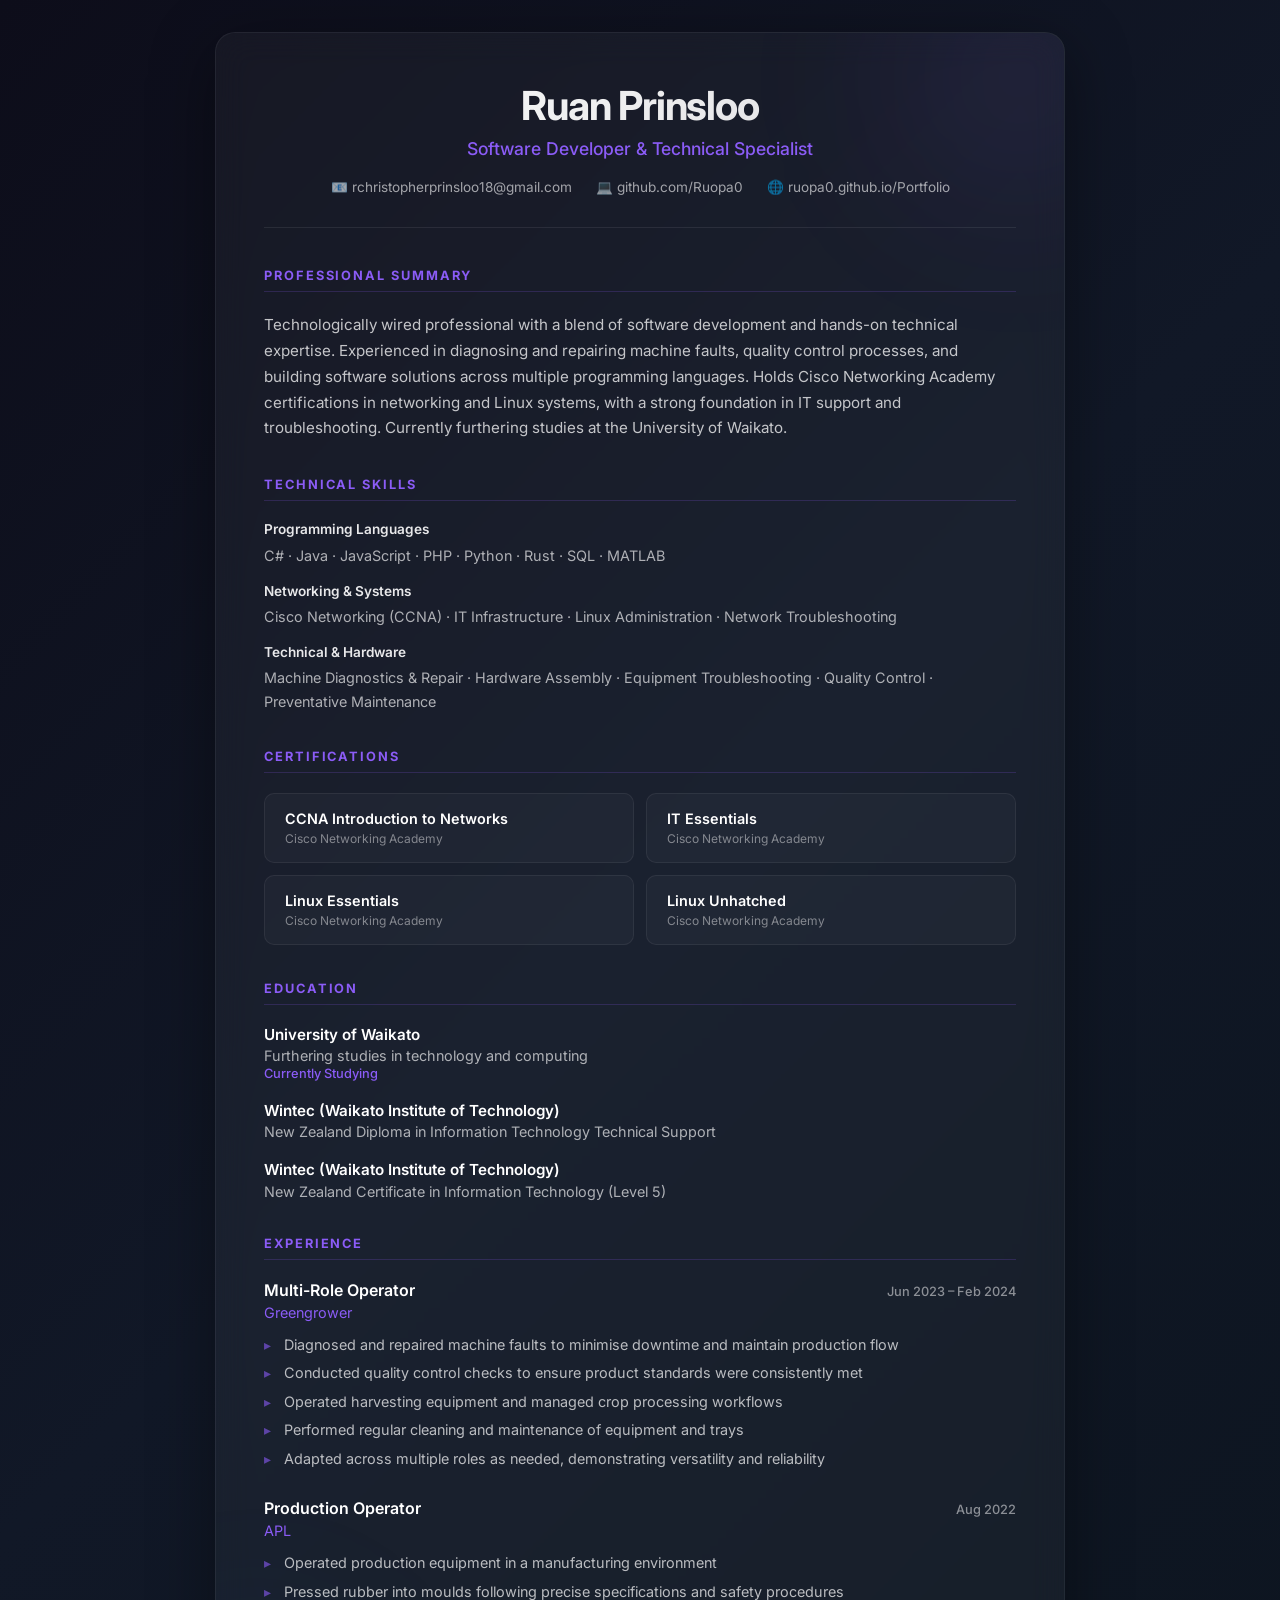
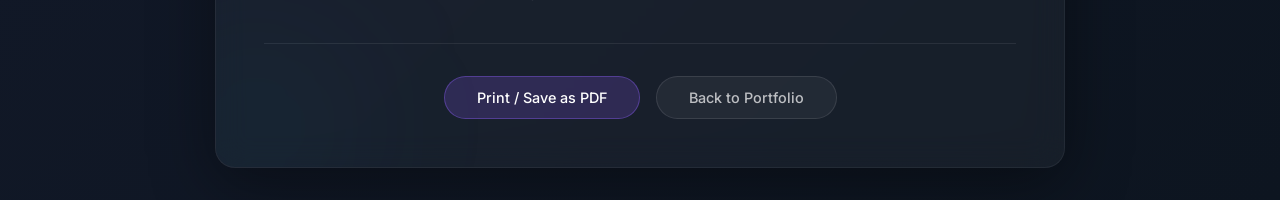
==== cv.html @ 470874bc "Initial commit for portfolio" ====
<!DOCTYPE html>
<html lang="en-NZ">
<head>
  <meta charset="UTF-8">
  <meta name="viewport" content="width=device-width, initial-scale=1.0">
  <title>CV — Ruan Prinsloo</title>
  <link rel="icon" type="image/png" href="favicon.png">
  <link rel="preconnect" href="https://fonts.googleapis.com">
  <link rel="preconnect" href="https://fonts.gstatic.com" crossorigin>
  <link href="https://fonts.googleapis.com/css2?family=Inter:wght@300;400;500;600;700&display=swap" rel="stylesheet">
  <style>
    /* ===== BASE ===== */
    *, *::before, *::after {
      margin: 0;
      padding: 0;
      box-sizing: border-box;
    }

    body {
      font-family: 'Inter', -apple-system, BlinkMacSystemFont, 'Segoe UI', Roboto, sans-serif;
      background: linear-gradient(135deg, #0d0d1a 0%, #111827 50%, #0d1520 100%);
      color: #ffffff;
      min-height: 100vh;
      padding: 2rem;
    }

    /* ===== CV CONTAINER ===== */
    .cv-container {
      max-width: 850px;
      margin: 0 auto;
      background: rgba(255, 255, 255, 0.04);
      backdrop-filter: blur(16px);
      -webkit-backdrop-filter: blur(16px);
      border: 1px solid rgba(255, 255, 255, 0.06);
      border-radius: 20px;
      padding: 3rem;
      box-shadow: 0 16px 64px rgba(0, 0, 0, 0.4);
      position: relative;
      overflow: hidden;
    }

    /* Decorative orbs */
    .cv-container::before {
      content: '';
      position: absolute;
      width: 250px;
      height: 250px;
      background: rgba(139, 92, 246, 0.08);
      border-radius: 50%;
      filter: blur(80px);
      top: -80px;
      right: -80px;
      pointer-events: none;
    }

    .cv-container::after {
      content: '';
      position: absolute;
      width: 200px;
      height: 200px;
      background: rgba(6, 182, 212, 0.06);
      border-radius: 50%;
      filter: blur(80px);
      bottom: -60px;
      left: -60px;
      pointer-events: none;
    }

    /* ===== HEADER ===== */
    .cv-header {
      text-align: center;
      margin-bottom: 2.5rem;
      padding-bottom: 2rem;
      border-bottom: 1px solid rgba(255, 255, 255, 0.08);
      position: relative;
      z-index: 1;
    }

    .cv-name {
      font-size: 2.5rem;
      font-weight: 700;
      letter-spacing: -0.03em;
      margin-bottom: 0.5rem;
      background: linear-gradient(135deg, #ffffff, rgba(255, 255, 255, 0.85));
      -webkit-background-clip: text;
      -webkit-text-fill-color: transparent;
      background-clip: text;
    }

    .cv-title {
      font-size: 1.1rem;
      color: #8b5cf6;
      font-weight: 500;
      margin-bottom: 1.25rem;
    }

    .cv-contact {
      display: flex;
      justify-content: center;
      flex-wrap: wrap;
      gap: 1.5rem;
      font-size: 0.85rem;
      color: rgba(255, 255, 255, 0.6);
    }

    .cv-contact a {
      color: rgba(255, 255, 255, 0.6);
      text-decoration: none;
      transition: color 0.3s ease;
    }

    .cv-contact a:hover {
      color: #8b5cf6;
    }

    /* ===== SECTIONS ===== */
    .cv-section {
      margin-bottom: 2.25rem;
      position: relative;
      z-index: 1;
    }

    .cv-section-title {
      font-size: 0.8rem;
      font-weight: 700;
      text-transform: uppercase;
      letter-spacing: 0.15em;
      color: #8b5cf6;
      margin-bottom: 1.25rem;
      padding-bottom: 0.5rem;
      border-bottom: 1px solid rgba(139, 92, 246, 0.2);
    }

    /* ===== SUMMARY ===== */
    .cv-summary {
      font-size: 0.95rem;
      line-height: 1.7;
      color: rgba(255, 255, 255, 0.75);
    }

    /* ===== SKILLS ===== */
    .cv-skill-group {
      margin-bottom: 1rem;
    }

    .cv-skill-label {
      font-size: 0.85rem;
      font-weight: 600;
      color: rgba(255, 255, 255, 0.9);
      margin-bottom: 0.4rem;
    }

    .cv-skill-list {
      font-size: 0.9rem;
      color: rgba(255, 255, 255, 0.65);
      line-height: 1.6;
    }

    /* ===== CERTIFICATIONS ===== */
    .cv-cert-grid {
      display: grid;
      grid-template-columns: repeat(2, 1fr);
      gap: 0.75rem;
    }

    .cv-cert-item {
      background: rgba(255, 255, 255, 0.03);
      border: 1px solid rgba(255, 255, 255, 0.06);
      border-radius: 10px;
      padding: 1rem 1.25rem;
    }

    .cv-cert-name {
      font-size: 0.9rem;
      font-weight: 600;
      margin-bottom: 0.25rem;
    }

    .cv-cert-provider {
      font-size: 0.75rem;
      color: rgba(255, 255, 255, 0.45);
    }

    /* ===== EDUCATION ===== */
    .cv-edu-item {
      margin-bottom: 1.25rem;
    }

    .cv-edu-item:last-child {
      margin-bottom: 0;
    }

    .cv-edu-institution {
      font-size: 0.95rem;
      font-weight: 600;
    }

    .cv-edu-qualification {
      font-size: 0.9rem;
      color: rgba(255, 255, 255, 0.65);
      margin-top: 0.2rem;
    }

    .cv-edu-status {
      font-size: 0.8rem;
      color: #8b5cf6;
      font-weight: 500;
      margin-top: 0.15rem;
    }

    /* ===== EXPERIENCE ===== */
    .cv-exp-item {
      margin-bottom: 1.75rem;
    }

    .cv-exp-item:last-child {
      margin-bottom: 0;
    }

    .cv-exp-header {
      display: flex;
      justify-content: space-between;
      align-items: baseline;
      flex-wrap: wrap;
      gap: 0.5rem;
      margin-bottom: 0.25rem;
    }

    .cv-exp-role {
      font-size: 1rem;
      font-weight: 600;
    }

    .cv-exp-date {
      font-size: 0.8rem;
      color: rgba(255, 255, 255, 0.5);
      font-weight: 500;
    }

    .cv-exp-company {
      font-size: 0.9rem;
      color: #8b5cf6;
      margin-bottom: 0.75rem;
    }

    .cv-exp-list {
      list-style: none;
      padding: 0;
    }

    .cv-exp-list li {
      font-size: 0.9rem;
      color: rgba(255, 255, 255, 0.7);
      line-height: 1.6;
      padding-left: 1.25rem;
      position: relative;
      margin-bottom: 0.35rem;
    }

    .cv-exp-list li::before {
      content: '▸';
      position: absolute;
      left: 0;
      color: rgba(139, 92, 246, 0.6);
    }

    /* ===== ACTIONS ===== */
    .cv-actions {
      display: flex;
      justify-content: center;
      gap: 1rem;
      margin-top: 2.5rem;
      padding-top: 2rem;
      border-top: 1px solid rgba(255, 255, 255, 0.08);
      position: relative;
      z-index: 1;
    }

    .cv-btn {
      display: inline-block;
      padding: 0.75rem 2rem;
      border-radius: 50px;
      font-family: inherit;
      font-size: 0.9rem;
      font-weight: 500;
      text-decoration: none;
      cursor: pointer;
      transition: all 0.3s ease;
    }

    .cv-btn-primary {
      background: rgba(139, 92, 246, 0.2);
      border: 1px solid rgba(139, 92, 246, 0.4);
      color: #ffffff;
    }

    .cv-btn-primary:hover {
      background: rgba(139, 92, 246, 0.35);
      transform: translateY(-2px);
      box-shadow: 0 8px 24px rgba(139, 92, 246, 0.2);
    }

    .cv-btn-secondary {
      background: rgba(255, 255, 255, 0.05);
      border: 1px solid rgba(255, 255, 255, 0.1);
      color: rgba(255, 255, 255, 0.7);
    }

    .cv-btn-secondary:hover {
      background: rgba(255, 255, 255, 0.1);
      color: #ffffff;
      transform: translateY(-2px);
    }

    /* ===== PRINT STYLES ===== */
    @media print {
      body {
        background: #ffffff;
        color: #1a1a1a;
        padding: 0;
      }

      .cv-container {
        background: none;
        backdrop-filter: none;
        -webkit-backdrop-filter: none;
        border: none;
        box-shadow: none;
        padding: 2rem;
        border-radius: 0;
      }

      .cv-container::before,
      .cv-container::after {
        display: none;
      }

      .cv-name {
        -webkit-text-fill-color: #1a1a1a;
        background: none;
      }

      .cv-title {
        color: #5b21b6;
      }

      .cv-contact, .cv-contact a {
        color: #555;
      }

      .cv-section-title {
        color: #5b21b6;
        border-bottom-color: #e5e7eb;
      }

      .cv-summary,
      .cv-skill-list,
      .cv-edu-qualification,
      .cv-exp-list li {
        color: #374151;
      }

      .cv-skill-label,
      .cv-edu-institution,
      .cv-exp-role,
      .cv-cert-name {
        color: #1a1a1a;
      }

      .cv-exp-company,
      .cv-edu-status {
        color: #5b21b6;
      }

      .cv-exp-date,
      .cv-cert-provider {
        color: #6b7280;
      }

      .cv-cert-item {
        background: #f9fafb;
        border-color: #e5e7eb;
      }

      .cv-exp-list li::before {
        color: #5b21b6;
      }

      .cv-actions {
        display: none;
      }
    }

    /* ===== RESPONSIVE ===== */
    @media (max-width: 800px) {
      .cv-cert-grid {
        grid-template-columns: 1fr;
      }

      .cv-contact {
        flex-direction: column;
        gap: 0.5rem;
      }
    }

    @media (max-width: 500px) {
      body {
        padding: 1rem;
      }

      .cv-container {
        padding: 2rem 1.5rem;
      }

      .cv-name {
        font-size: 2rem;
      }

      .cv-exp-header {
        flex-direction: column;
        gap: 0.15rem;
      }
    }
  </style>
</head>
<body>

  <div class="cv-container">
    <!-- Header -->
    <header class="cv-header">
      <h1 class="cv-name">Ruan Prinsloo</h1>
      <p class="cv-title">Software Developer &amp; Technical Specialist</p>
      <div class="cv-contact">
        <span>📧 <a href="mailto:rchristopherprinsloo18@gmail.com">rchristopherprinsloo18@gmail.com</a></span>
        <span>💻 <a href="https://github.com/Ruopa0" target="_blank">github.com/Ruopa0</a></span>
        <span>🌐 <a href="https://ruopa0.github.io/Portfolio" target="_blank">ruopa0.github.io/Portfolio</a></span>
      </div>
    </header>

    <!-- Professional Summary -->
    <section class="cv-section">
      <h2 class="cv-section-title">Professional Summary</h2>
      <p class="cv-summary">
        Technologically wired professional with a blend of software development and hands-on technical expertise. 
        Experienced in diagnosing and repairing machine faults, quality control processes, and building software 
        solutions across multiple programming languages. Holds Cisco Networking Academy certifications in networking 
        and Linux systems, with a strong foundation in IT support and troubleshooting. Currently furthering studies 
        at the University of Waikato.
      </p>
    </section>

    <!-- Technical Skills -->
    <section class="cv-section">
      <h2 class="cv-section-title">Technical Skills</h2>
      <div class="cv-skill-group">
        <p class="cv-skill-label">Programming Languages</p>
        <p class="cv-skill-list">C# · Java · JavaScript · PHP · Python · Rust · SQL · MATLAB</p>
      </div>
      <div class="cv-skill-group">
        <p class="cv-skill-label">Networking &amp; Systems</p>
        <p class="cv-skill-list">Cisco Networking (CCNA) · IT Infrastructure · Linux Administration · Network Troubleshooting</p>
      </div>
      <div class="cv-skill-group">
        <p class="cv-skill-label">Technical &amp; Hardware</p>
        <p class="cv-skill-list">Machine Diagnostics &amp; Repair · Hardware Assembly · Equipment Troubleshooting · Quality Control · Preventative Maintenance</p>
      </div>
    </section>

    <!-- Certifications -->
    <section class="cv-section">
      <h2 class="cv-section-title">Certifications</h2>
      <div class="cv-cert-grid">
        <div class="cv-cert-item">
          <p class="cv-cert-name">CCNA Introduction to Networks</p>
          <p class="cv-cert-provider">Cisco Networking Academy</p>
        </div>
        <div class="cv-cert-item">
          <p class="cv-cert-name">IT Essentials</p>
          <p class="cv-cert-provider">Cisco Networking Academy</p>
        </div>
        <div class="cv-cert-item">
          <p class="cv-cert-name">Linux Essentials</p>
          <p class="cv-cert-provider">Cisco Networking Academy</p>
        </div>
        <div class="cv-cert-item">
          <p class="cv-cert-name">Linux Unhatched</p>
          <p class="cv-cert-provider">Cisco Networking Academy</p>
        </div>
      </div>
    </section>

    <!-- Education -->
    <section class="cv-section">
      <h2 class="cv-section-title">Education</h2>
      <div class="cv-edu-item">
        <p class="cv-edu-institution">University of Waikato</p>
        <p class="cv-edu-qualification">Furthering studies in technology and computing</p>
        <p class="cv-edu-status">Currently Studying</p>
      </div>
      <div class="cv-edu-item">
        <p class="cv-edu-institution">Wintec (Waikato Institute of Technology)</p>
        <p class="cv-edu-qualification">New Zealand Diploma in Information Technology Technical Support</p>
      </div>
      <div class="cv-edu-item">
        <p class="cv-edu-institution">Wintec (Waikato Institute of Technology)</p>
        <p class="cv-edu-qualification">New Zealand Certificate in Information Technology (Level 5)</p>
      </div>
    </section>

    <!-- Experience -->
    <section class="cv-section">
      <h2 class="cv-section-title">Experience</h2>
      <div class="cv-exp-item">
        <div class="cv-exp-header">
          <h3 class="cv-exp-role">Multi-Role Operator</h3>
          <span class="cv-exp-date">Jun 2023 – Feb 2024</span>
        </div>
        <p class="cv-exp-company">Greengrower</p>
        <ul class="cv-exp-list">
          <li>Diagnosed and repaired machine faults to minimise downtime and maintain production flow</li>
          <li>Conducted quality control checks to ensure product standards were consistently met</li>
          <li>Operated harvesting equipment and managed crop processing workflows</li>
          <li>Performed regular cleaning and maintenance of equipment and trays</li>
          <li>Adapted across multiple roles as needed, demonstrating versatility and reliability</li>
        </ul>
      </div>
      <div class="cv-exp-item">
        <div class="cv-exp-header">
          <h3 class="cv-exp-role">Production Operator</h3>
          <span class="cv-exp-date">Aug 2022</span>
        </div>
        <p class="cv-exp-company">APL</p>
        <ul class="cv-exp-list">
          <li>Operated production equipment in a manufacturing environment</li>
          <li>Pressed rubber into moulds following precise specifications and safety procedures</li>
        </ul>
      </div>
    </section>


    <!-- Actions (hidden when printing) -->
    <div class="cv-actions">
      <button class="cv-btn cv-btn-primary" onclick="window.print()">Print / Save as PDF</button>
      <a href="index.html" class="cv-btn cv-btn-secondary">Back to Portfolio</a>
    </div>
  </div>

</body>
</html>
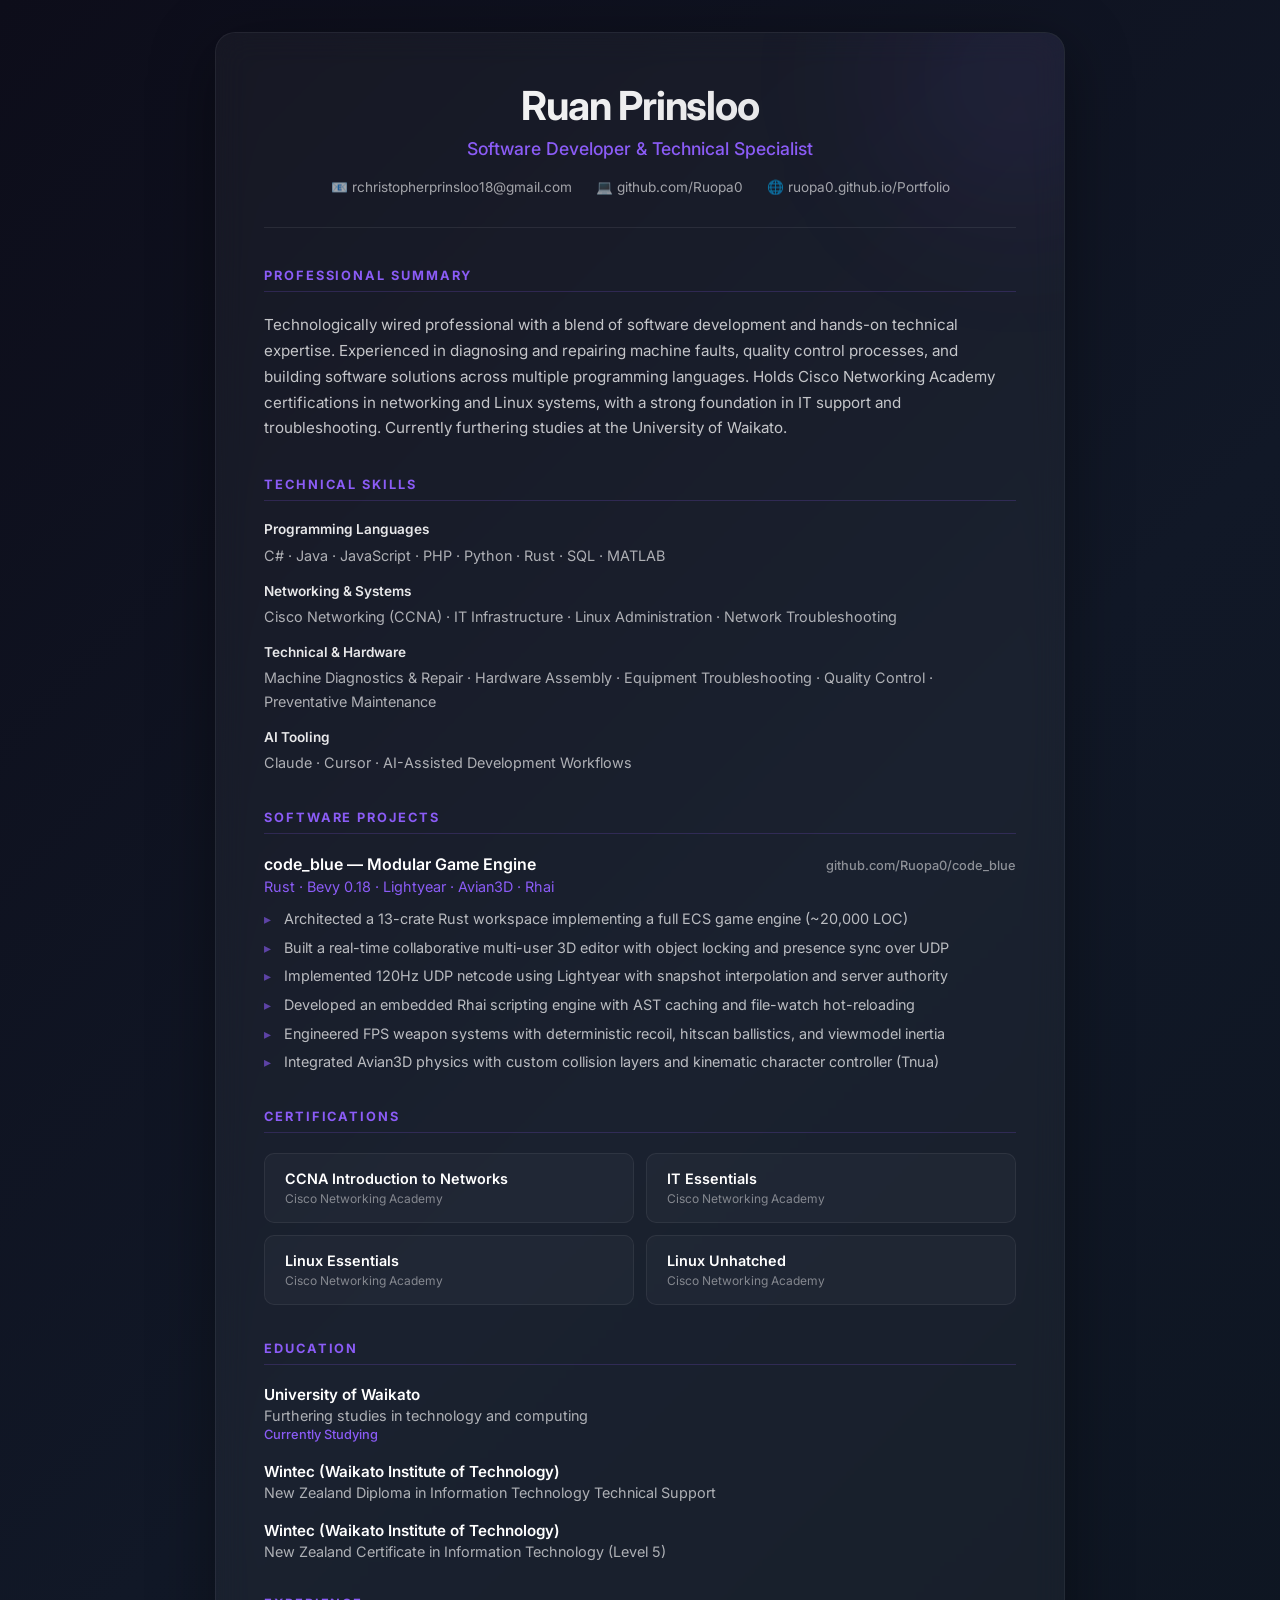
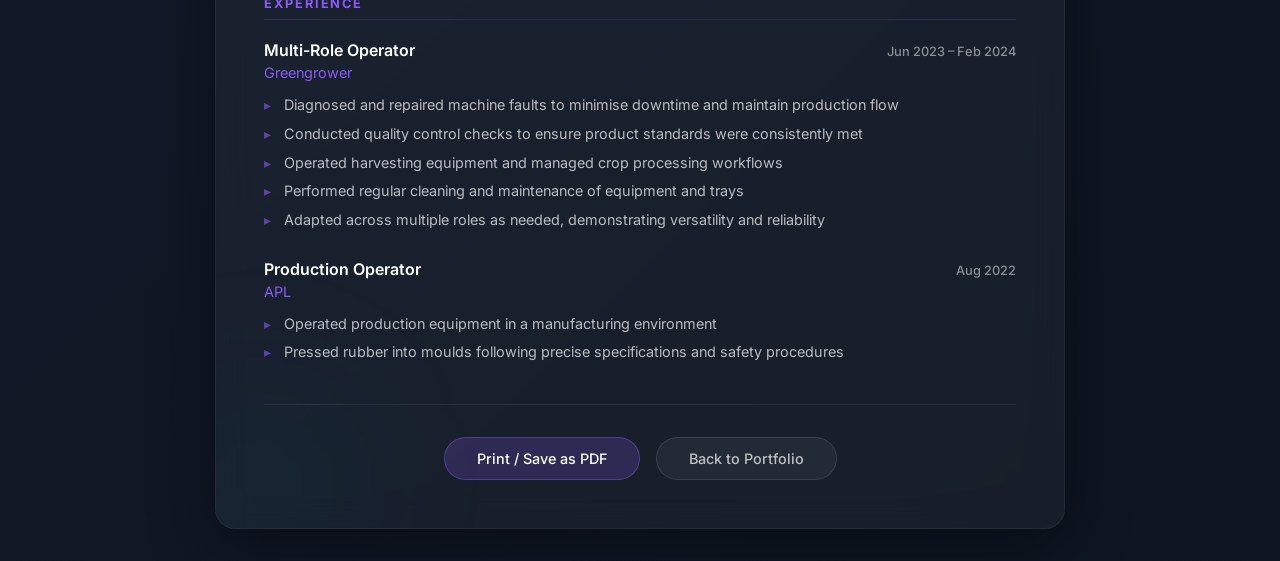
==== commit bb9a6af4: "Major update: spectacular code_blue engine showcase with stats, feature grid, architecture map, and " ====
--- a/cv.html
+++ b/cv.html
@@ -464,6 +464,30 @@
         <p class="cv-skill-label">Technical &amp; Hardware</p>
         <p class="cv-skill-list">Machine Diagnostics &amp; Repair · Hardware Assembly · Equipment Troubleshooting · Quality Control · Preventative Maintenance</p>
       </div>
+      <div class="cv-skill-group">
+        <p class="cv-skill-label">AI Tooling</p>
+        <p class="cv-skill-list">Claude · Cursor · AI-Assisted Development Workflows</p>
+      </div>
+    </section>
+
+    <!-- Software Projects -->
+    <section class="cv-section">
+      <h2 class="cv-section-title">Software Projects</h2>
+      <div class="cv-exp-item">
+        <div class="cv-exp-header">
+          <h3 class="cv-exp-role">code_blue — Modular Game Engine</h3>
+          <span class="cv-exp-date"><a href="https://github.com/Ruopa0/code_blue" target="_blank" style="color: inherit; text-decoration: none;">github.com/Ruopa0/code_blue</a></span>
+        </div>
+        <p class="cv-exp-company">Rust · Bevy 0.18 · Lightyear · Avian3D · Rhai</p>
+        <ul class="cv-exp-list">
+          <li>Architected a 13-crate Rust workspace implementing a full ECS game engine (~20,000 LOC)</li>
+          <li>Built a real-time collaborative multi-user 3D editor with object locking and presence sync over UDP</li>
+          <li>Implemented 120Hz UDP netcode using Lightyear with snapshot interpolation and server authority</li>
+          <li>Developed an embedded Rhai scripting engine with AST caching and file-watch hot-reloading</li>
+          <li>Engineered FPS weapon systems with deterministic recoil, hitscan ballistics, and viewmodel inertia</li>
+          <li>Integrated Avian3D physics with custom collision layers and kinematic character controller (Tnua)</li>
+        </ul>
+      </div>
     </section>
 
     <!-- Certifications -->
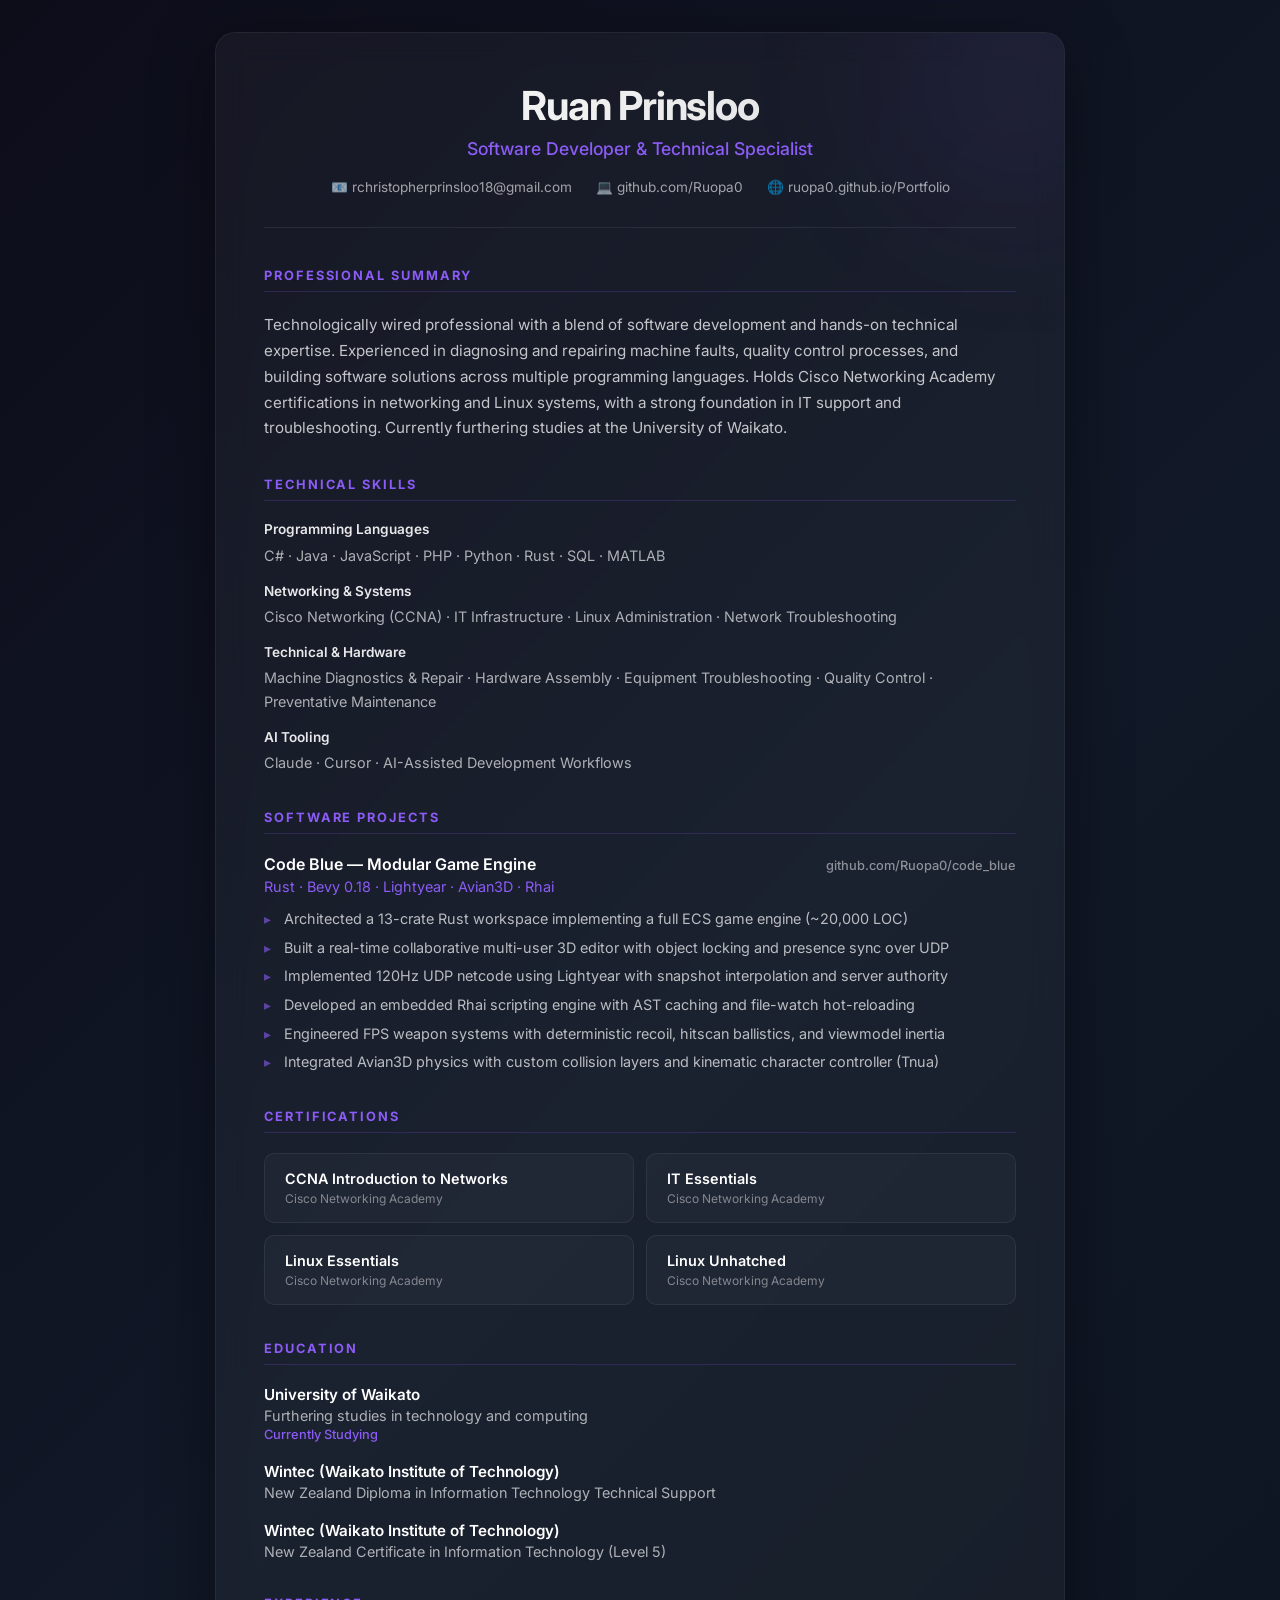
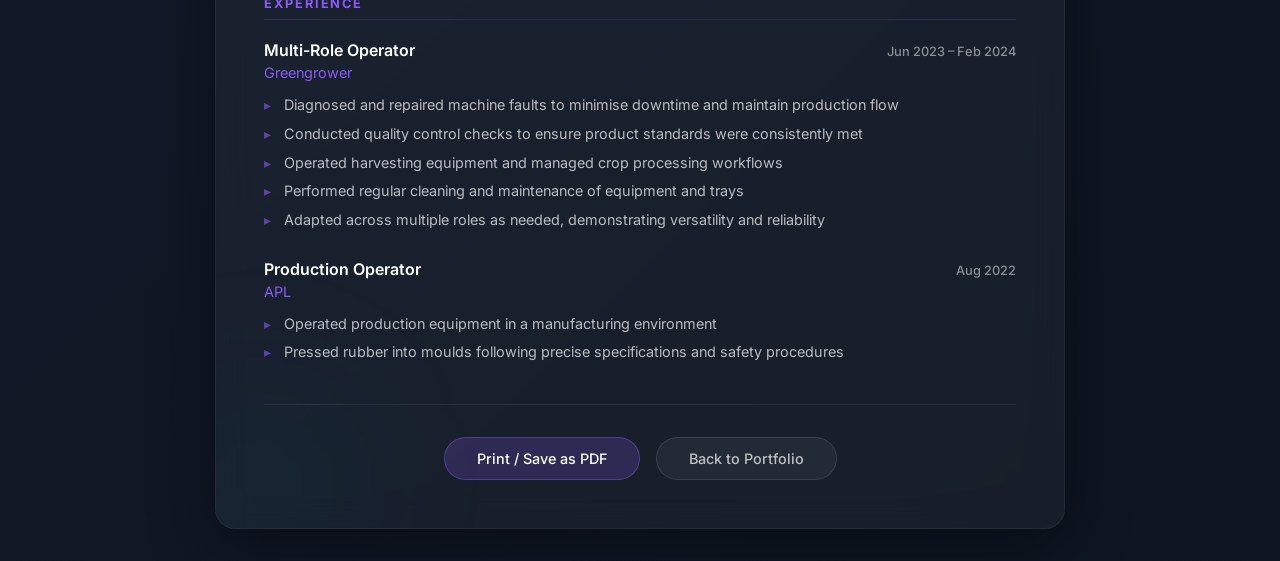
==== commit 5d9cdea9: "Rename engine display name to Code Blue" ====
--- a/cv.html
+++ b/cv.html
@@ -475,7 +475,7 @@
       <h2 class="cv-section-title">Software Projects</h2>
       <div class="cv-exp-item">
         <div class="cv-exp-header">
-          <h3 class="cv-exp-role">code_blue — Modular Game Engine</h3>
+          <h3 class="cv-exp-role">Code Blue — Modular Game Engine</h3>
           <span class="cv-exp-date"><a href="https://github.com/Ruopa0/code_blue" target="_blank" style="color: inherit; text-decoration: none;">github.com/Ruopa0/code_blue</a></span>
         </div>
         <p class="cv-exp-company">Rust · Bevy 0.18 · Lightyear · Avian3D · Rhai</p>
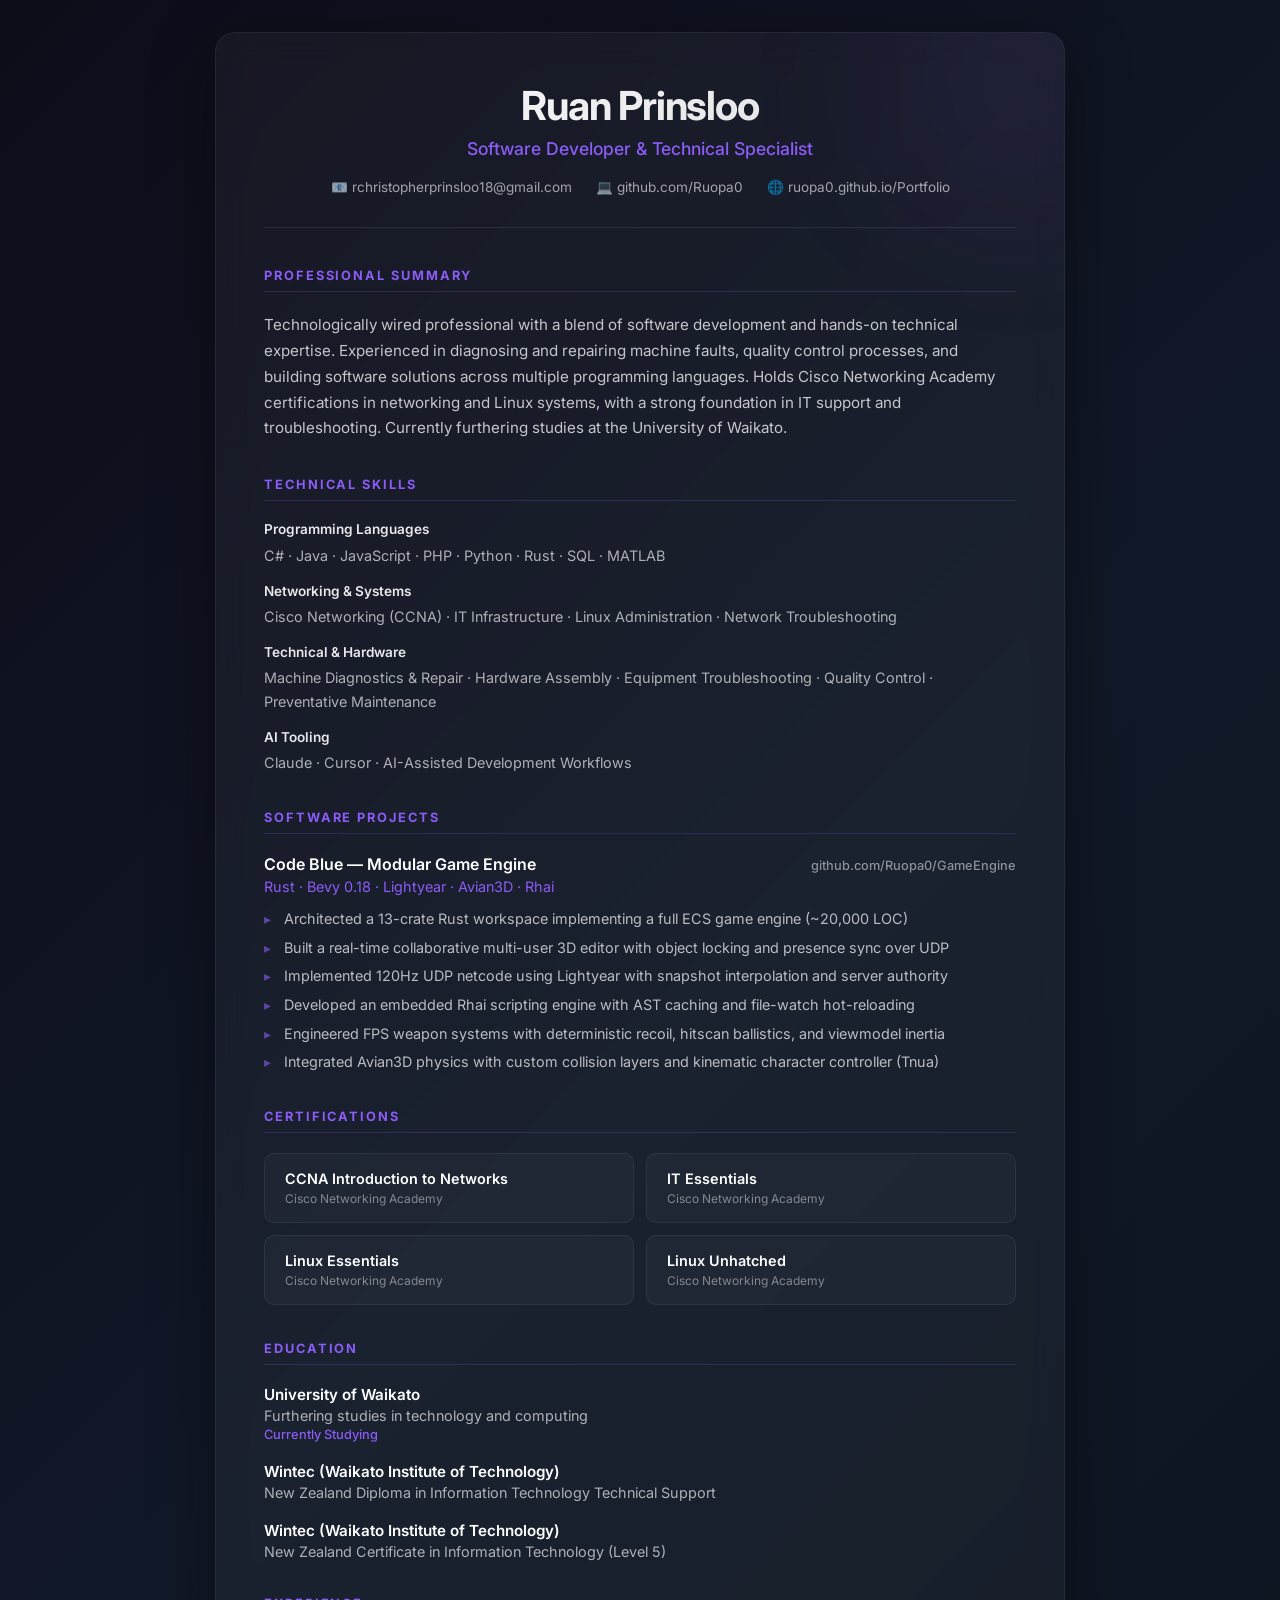
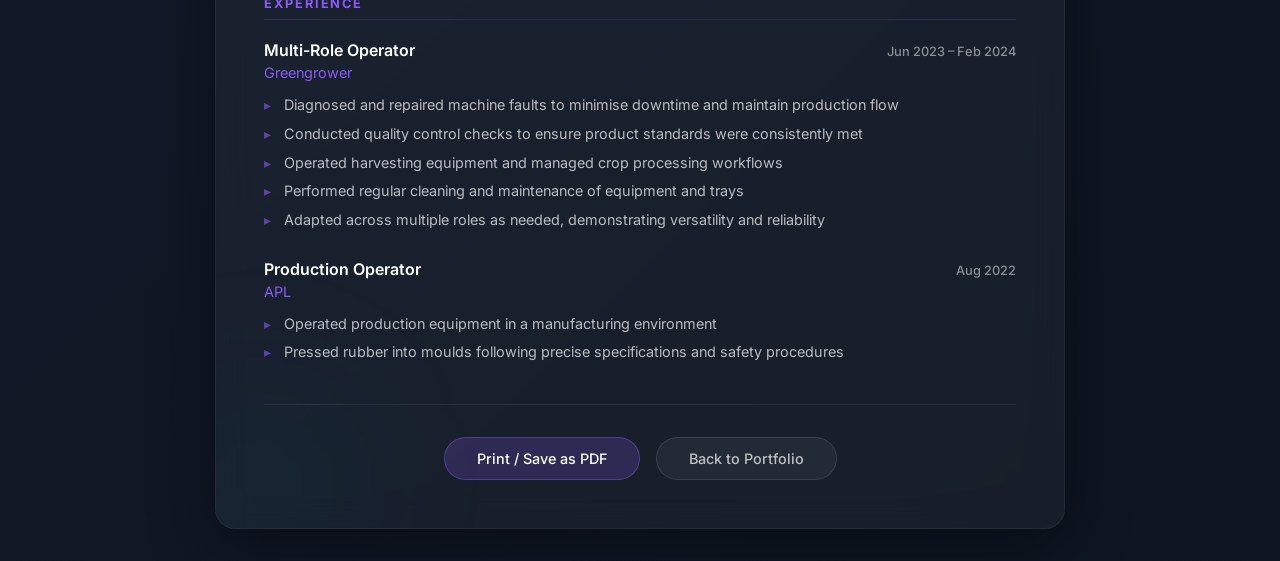
==== commit d0d38f68: "Fix GitHub repo URL to GameEngine" ====
--- a/cv.html
+++ b/cv.html
@@ -476,7 +476,7 @@
       <div class="cv-exp-item">
         <div class="cv-exp-header">
           <h3 class="cv-exp-role">Code Blue — Modular Game Engine</h3>
-          <span class="cv-exp-date"><a href="https://github.com/Ruopa0/code_blue" target="_blank" style="color: inherit; text-decoration: none;">github.com/Ruopa0/code_blue</a></span>
+          <span class="cv-exp-date"><a href="https://github.com/Ruopa0/GameEngine" target="_blank" style="color: inherit; text-decoration: none;">github.com/Ruopa0/GameEngine</a></span>
         </div>
         <p class="cv-exp-company">Rust · Bevy 0.18 · Lightyear · Avian3D · Rhai</p>
         <ul class="cv-exp-list">
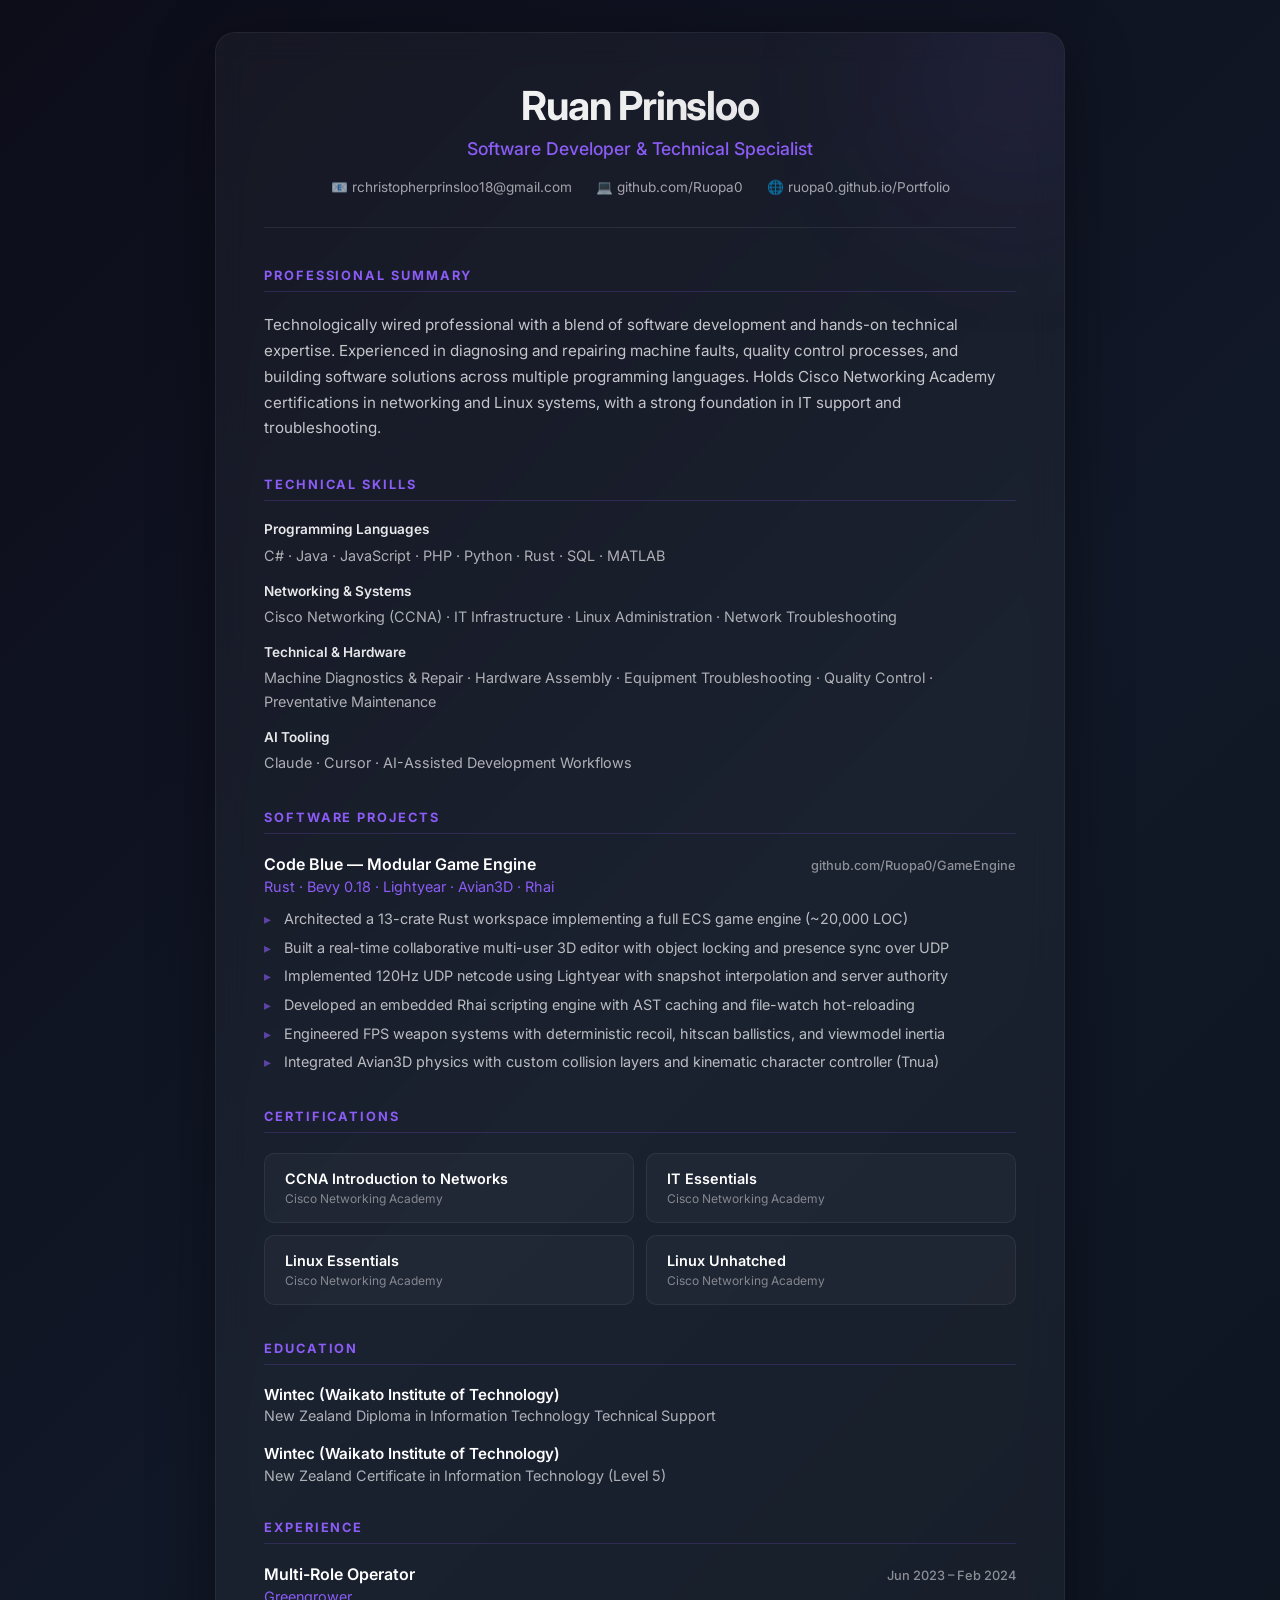
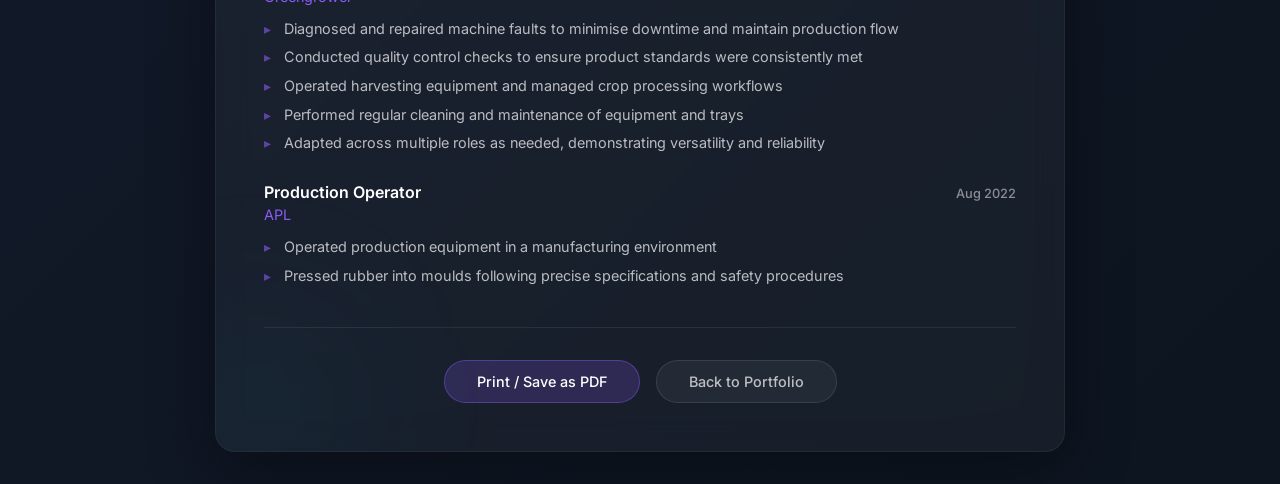
==== commit a1d3f9ef: "Remove University of Waikato references from CV" ====
--- a/cv.html
+++ b/cv.html
@@ -444,8 +444,7 @@
         Technologically wired professional with a blend of software development and hands-on technical expertise. 
         Experienced in diagnosing and repairing machine faults, quality control processes, and building software 
         solutions across multiple programming languages. Holds Cisco Networking Academy certifications in networking 
-        and Linux systems, with a strong foundation in IT support and troubleshooting. Currently furthering studies 
-        at the University of Waikato.
+        and Linux systems, with a strong foundation in IT support and troubleshooting.
       </p>
     </section>
 
@@ -517,11 +516,6 @@
     <section class="cv-section">
       <h2 class="cv-section-title">Education</h2>
       <div class="cv-edu-item">
-        <p class="cv-edu-institution">University of Waikato</p>
-        <p class="cv-edu-qualification">Furthering studies in technology and computing</p>
-        <p class="cv-edu-status">Currently Studying</p>
-      </div>
-      <div class="cv-edu-item">
         <p class="cv-edu-institution">Wintec (Waikato Institute of Technology)</p>
         <p class="cv-edu-qualification">New Zealand Diploma in Information Technology Technical Support</p>
       </div>
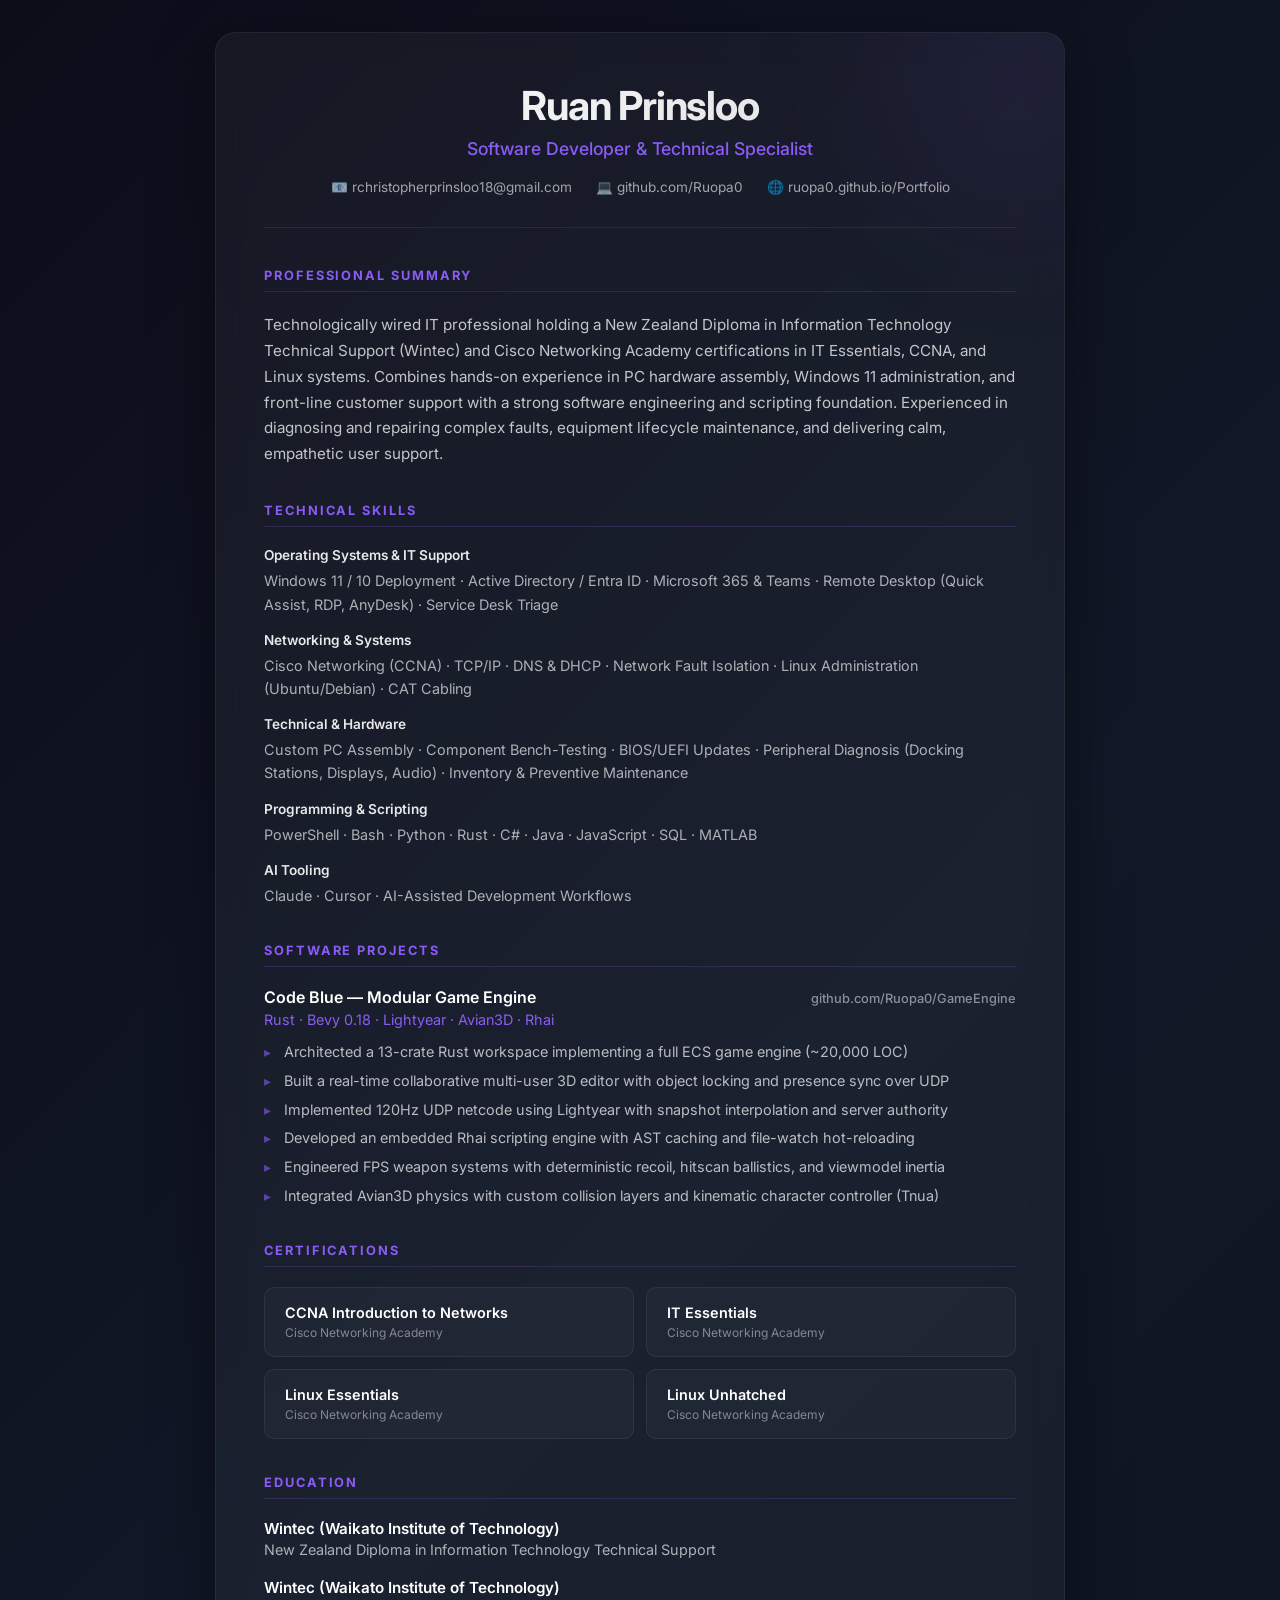
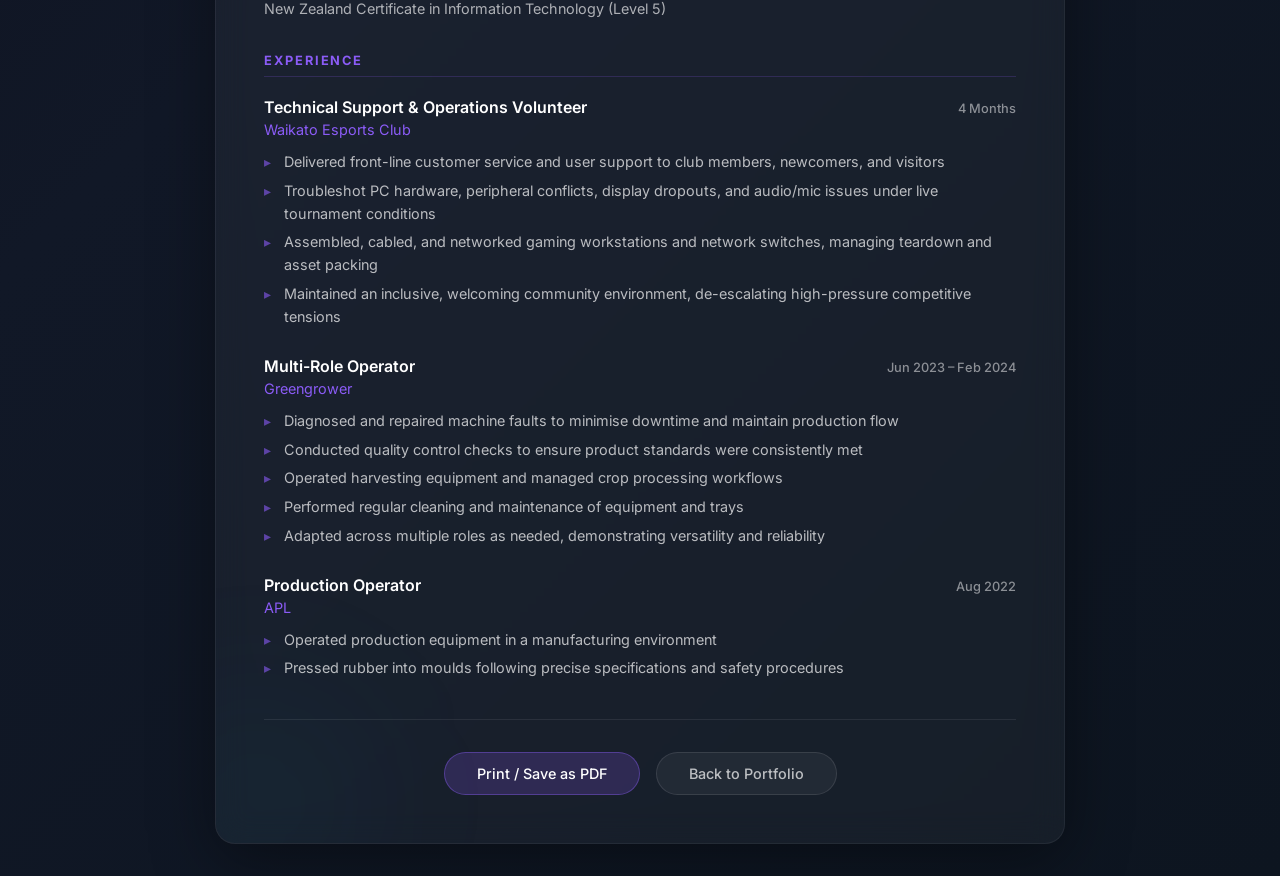
==== commit b9448ac9: "Add Waikato Esports Club technical support experience and align with IT support focus" ====
--- a/cv.html
+++ b/cv.html
@@ -441,10 +441,10 @@
     <section class="cv-section">
       <h2 class="cv-section-title">Professional Summary</h2>
       <p class="cv-summary">
-        Technologically wired professional with a blend of software development and hands-on technical expertise. 
-        Experienced in diagnosing and repairing machine faults, quality control processes, and building software 
-        solutions across multiple programming languages. Holds Cisco Networking Academy certifications in networking 
-        and Linux systems, with a strong foundation in IT support and troubleshooting.
+        Technologically wired IT professional holding a New Zealand Diploma in Information Technology Technical Support (Wintec) 
+        and Cisco Networking Academy certifications in IT Essentials, CCNA, and Linux systems. Combines hands-on experience in PC hardware 
+        assembly, Windows 11 administration, and front-line customer support with a strong software engineering and scripting foundation. 
+        Experienced in diagnosing and repairing complex faults, equipment lifecycle maintenance, and delivering calm, empathetic user support.
       </p>
     </section>
 
@@ -452,16 +452,20 @@
     <section class="cv-section">
       <h2 class="cv-section-title">Technical Skills</h2>
       <div class="cv-skill-group">
-        <p class="cv-skill-label">Programming Languages</p>
-        <p class="cv-skill-list">C# · Java · JavaScript · PHP · Python · Rust · SQL · MATLAB</p>
+        <p class="cv-skill-label">Operating Systems &amp; IT Support</p>
+        <p class="cv-skill-list">Windows 11 / 10 Deployment · Active Directory / Entra ID · Microsoft 365 &amp; Teams · Remote Desktop (Quick Assist, RDP, AnyDesk) · Service Desk Triage</p>
       </div>
       <div class="cv-skill-group">
         <p class="cv-skill-label">Networking &amp; Systems</p>
-        <p class="cv-skill-list">Cisco Networking (CCNA) · IT Infrastructure · Linux Administration · Network Troubleshooting</p>
+        <p class="cv-skill-list">Cisco Networking (CCNA) · TCP/IP · DNS &amp; DHCP · Network Fault Isolation · Linux Administration (Ubuntu/Debian) · CAT Cabling</p>
       </div>
       <div class="cv-skill-group">
         <p class="cv-skill-label">Technical &amp; Hardware</p>
-        <p class="cv-skill-list">Machine Diagnostics &amp; Repair · Hardware Assembly · Equipment Troubleshooting · Quality Control · Preventative Maintenance</p>
+        <p class="cv-skill-list">Custom PC Assembly · Component Bench-Testing · BIOS/UEFI Updates · Peripheral Diagnosis (Docking Stations, Displays, Audio) · Inventory &amp; Preventive Maintenance</p>
+      </div>
+      <div class="cv-skill-group">
+        <p class="cv-skill-label">Programming &amp; Scripting</p>
+        <p class="cv-skill-list">PowerShell · Bash · Python · Rust · C# · Java · JavaScript · SQL · MATLAB</p>
       </div>
       <div class="cv-skill-group">
         <p class="cv-skill-label">AI Tooling</p>
@@ -530,6 +534,19 @@
       <h2 class="cv-section-title">Experience</h2>
       <div class="cv-exp-item">
         <div class="cv-exp-header">
+          <h3 class="cv-exp-role">Technical Support &amp; Operations Volunteer</h3>
+          <span class="cv-exp-date">4 Months</span>
+        </div>
+        <p class="cv-exp-company">Waikato Esports Club</p>
+        <ul class="cv-exp-list">
+          <li>Delivered front-line customer service and user support to club members, newcomers, and visitors</li>
+          <li>Troubleshot PC hardware, peripheral conflicts, display dropouts, and audio/mic issues under live tournament conditions</li>
+          <li>Assembled, cabled, and networked gaming workstations and network switches, managing teardown and asset packing</li>
+          <li>Maintained an inclusive, welcoming community environment, de-escalating high-pressure competitive tensions</li>
+        </ul>
+      </div>
+      <div class="cv-exp-item">
+        <div class="cv-exp-header">
           <h3 class="cv-exp-role">Multi-Role Operator</h3>
           <span class="cv-exp-date">Jun 2023 – Feb 2024</span>
         </div>
